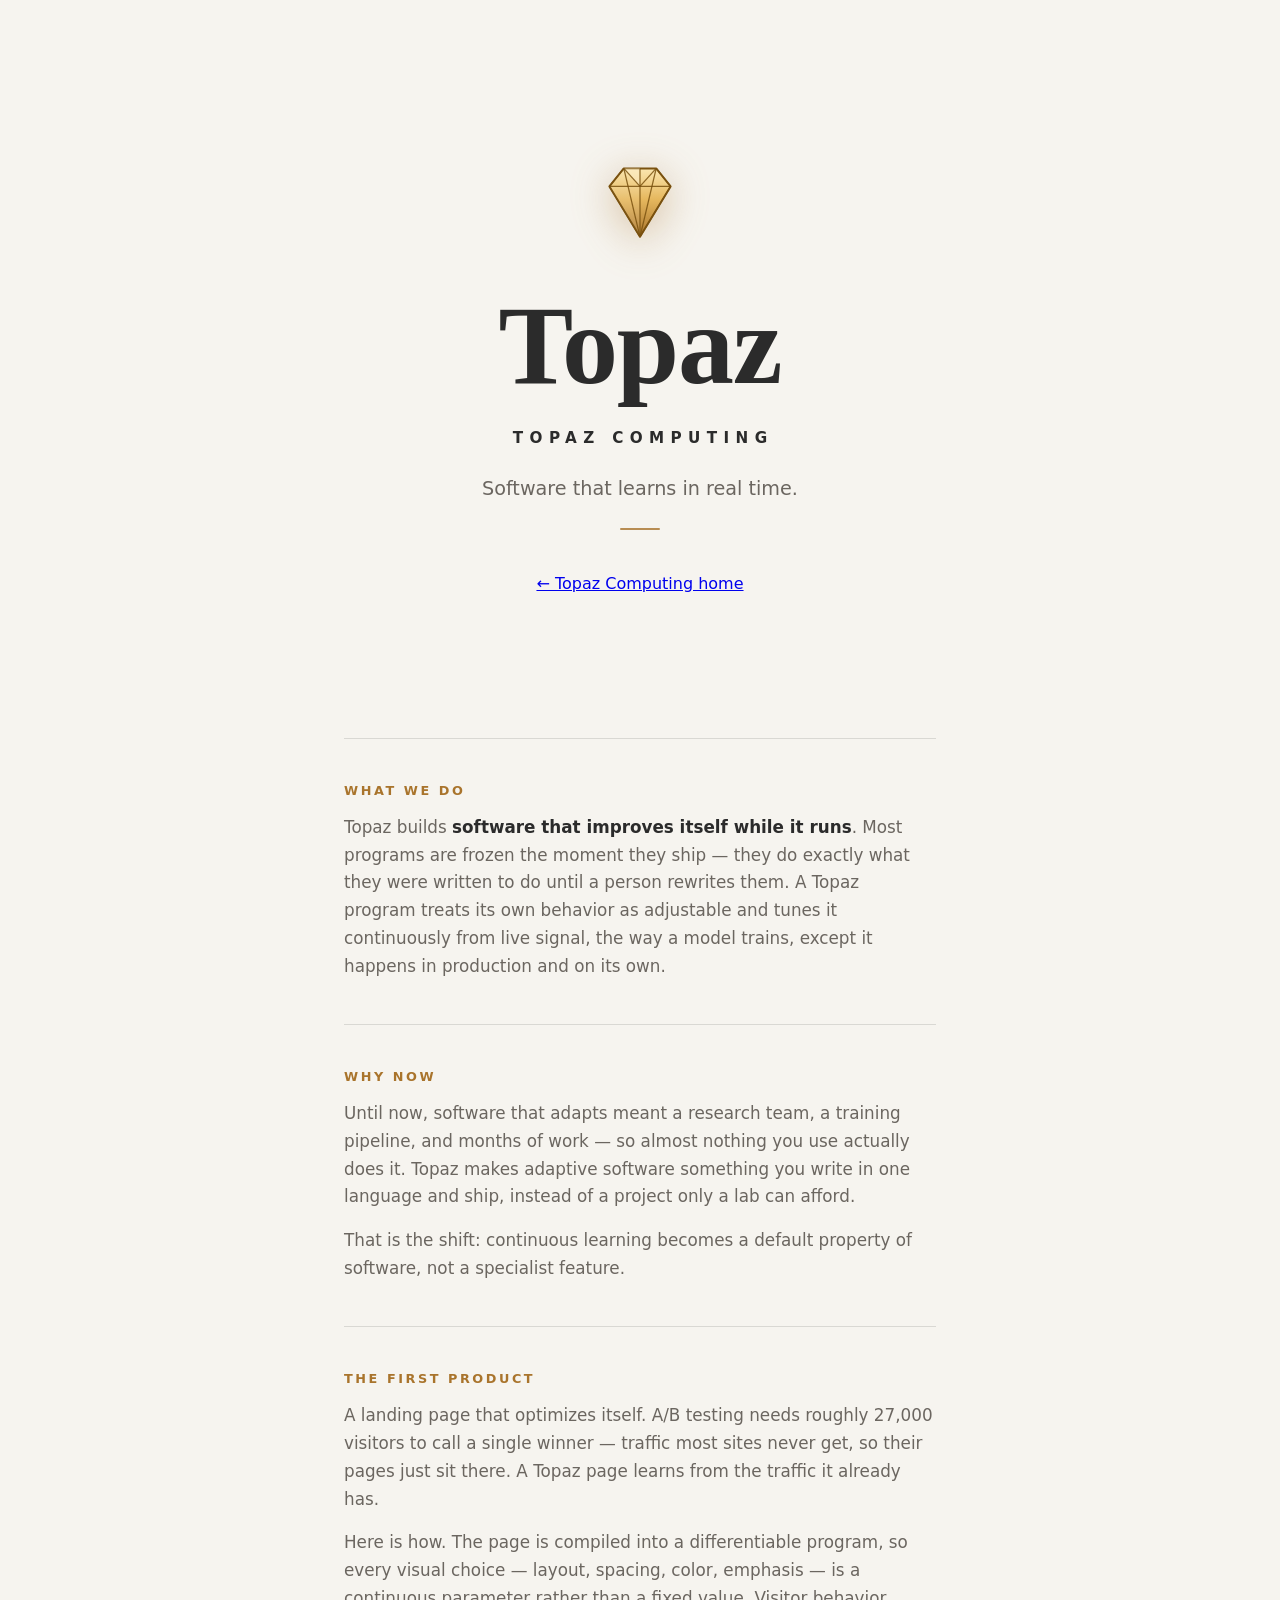
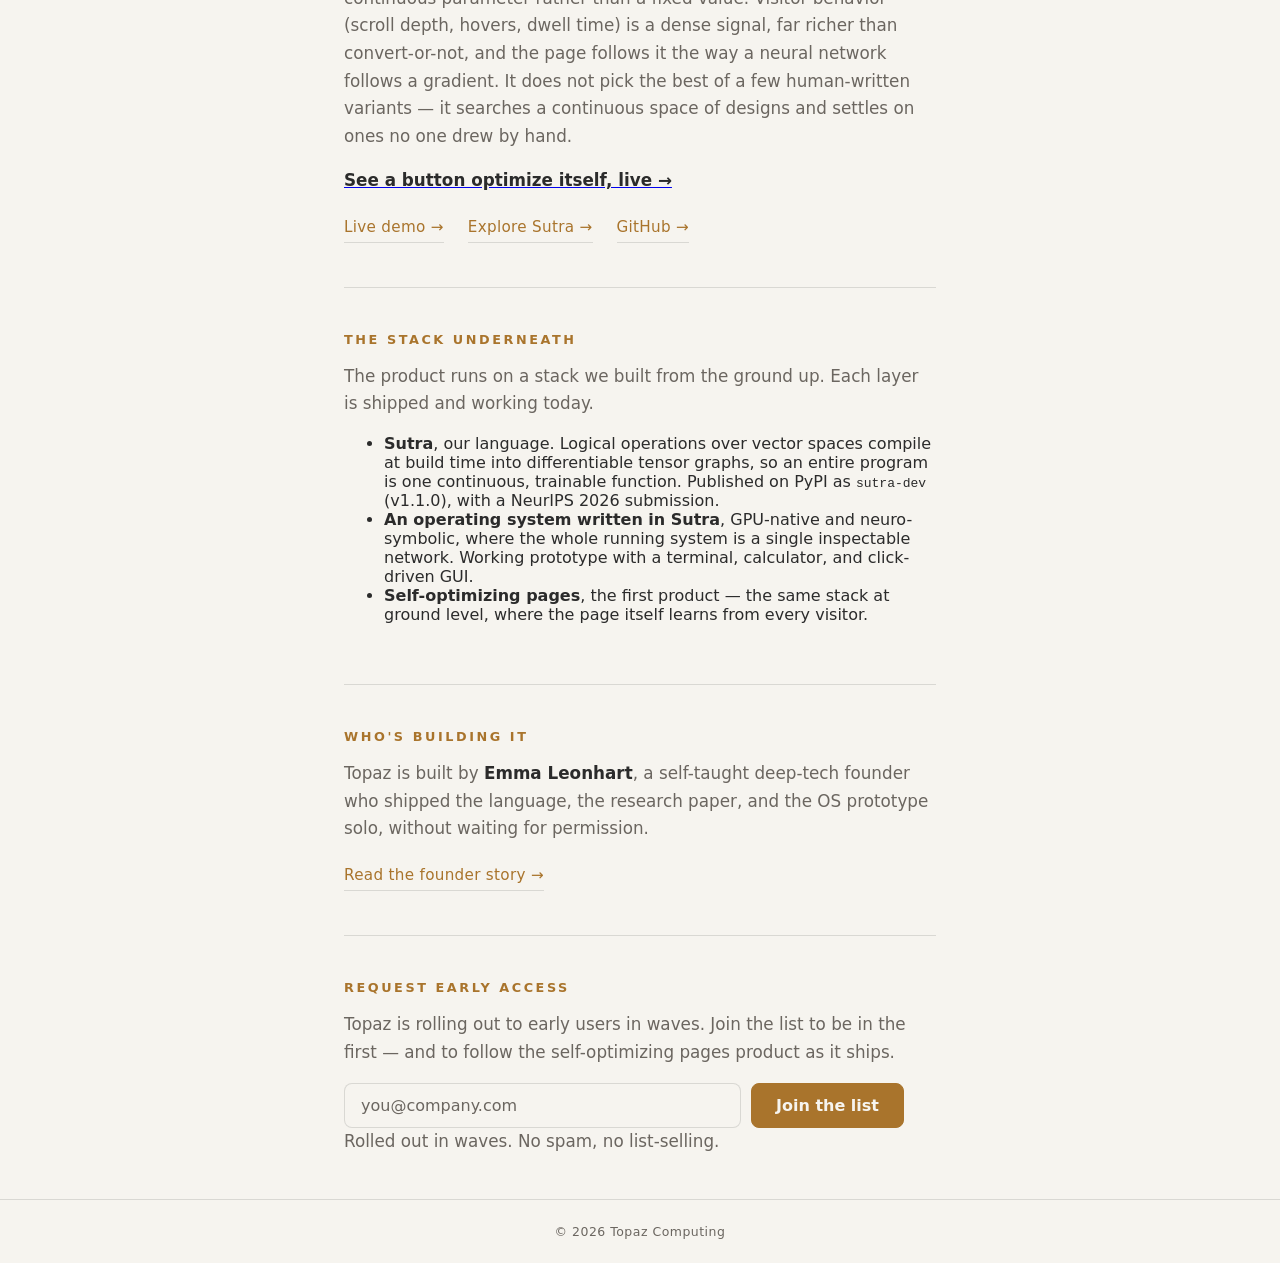
==== funnel/index.html @ 0bd27ca1 "Pivot the root to the agentic product; move differentiable pitch to /funnel Root: 'AI employees you " ====
<!DOCTYPE html>
<html lang="en">
<head>
  <meta charset="UTF-8" />
  <meta name="viewport" content="width=device-width, initial-scale=1.0" />
  <title>Self-Optimizing Pages — Topaz Computing</title>
  <meta name="description" content="Topaz Computing: software that learns in real time." />

  <!-- Open Graph (Discord / Slack / iMessage link previews) -->
  <meta property="og:site_name" content="Topaz Computing" />
  <meta property="og:title" content="Topaz Computing" />
  <meta property="og:description" content="Software that learns in real time." />
  <meta property="og:type" content="website" />
  <meta property="og:url" content="https://topazcomputing.com/funnel/" />
  <meta property="og:image" content="https://topazcomputing.com/logo-social.png" />
  <meta property="og:image:width" content="1200" />
  <meta property="og:image:height" content="1200" />
  <meta property="og:image:alt" content="Topaz Computing" />

  <!-- Twitter card (used by several embedders too) -->
  <meta name="twitter:card" content="summary_large_image" />
  <meta name="twitter:title" content="Topaz Computing" />
  <meta name="twitter:description" content="Software that learns in real time." />
  <meta name="twitter:image" content="https://topazcomputing.com/logo-social.png" />

  <!-- Topaz gold: colors the Discord embed accent bar -->
  <meta name="theme-color" content="#a9742c" />

  <link rel="icon" href="/assets/favicon.svg" type="image/svg+xml" />

  <link rel="stylesheet" href="/styles.css" />
</head>
<body>
  <header class="hero">
    <svg class="mark" xmlns="http://www.w3.org/2000/svg" viewBox="0 0 120 120" role="img" aria-label="Topaz gemstone">
      <title>Topaz</title>
      <defs>
        <linearGradient id="topaz-g" x1="0" y1="0" x2="0" y2="1">
          <stop offset="0" stop-color="#fbe6b0" />
          <stop offset="0.45" stop-color="#e6b85e" />
          <stop offset="1" stop-color="#a9742c" />
        </linearGradient>
      </defs>
      <path d="M42 26 L78 26 L94 46 L60 102 L26 46 Z" fill="url(#topaz-g)" stroke="#7a5210" stroke-width="2.2" stroke-linejoin="round" />
      <path d="M42 26 L60 26 L60 46 Z" fill="#fdeecb" fill-opacity="0.55" />
      <path d="M26 46 L60 46 L60 102 Z" fill="#ffffff" fill-opacity="0.10" />
      <g fill="none" stroke="#7a5210" stroke-width="1.4" stroke-linejoin="round" stroke-opacity="0.85">
        <path d="M26 46 L94 46" />
        <path d="M60 26 L60 102" />
        <path d="M42 26 L60 102" />
        <path d="M78 26 L60 102" />
        <path d="M26 46 L60 102" />
        <path d="M94 46 L60 102" />
        <path d="M42 26 L26 46" />
        <path d="M78 26 L94 46" />
        <path d="M42 26 L60 46" />
        <path d="M78 26 L60 46" />
      </g>
    </svg>
    <h1 class="wordmark-text">Topaz</h1>
    <p class="company">Topaz&nbsp;Computing</p>
    <p class="tagline">Software that learns in real&nbsp;time.</p>
    <p class="links"><a href="/">&larr; Topaz Computing home</a></p>
  </header>

  <main class="content">
    <section>
      <h2>What we do</h2>
      <p>Topaz builds <strong>software that improves itself while it runs</strong>. Most programs are frozen the moment they ship — they do exactly what they were written to do until a person rewrites them. A Topaz program treats its own behavior as adjustable and tunes it continuously from live signal, the way a model trains, except it happens in production and on its own.</p>
    </section>

    <section>
      <h2>Why now</h2>
      <p>Until now, software that adapts meant a research team, a training pipeline, and months of work — so almost nothing you use actually does it. Topaz makes adaptive software something you write in one language and ship, instead of a project only a lab can afford.</p>
      <p>That is the shift: continuous learning becomes a default property of software, not a specialist feature.</p>
    </section>

    <section>
      <h2>The first product</h2>
      <p>A landing page that optimizes itself. A/B testing needs roughly 27,000 visitors to call a single winner — traffic most sites never get, so their pages just sit there. A Topaz page learns from the traffic it already has.</p>
      <p>Here is how. The page is compiled into a differentiable program, so every visual choice — layout, spacing, color, emphasis — is a continuous parameter rather than a fixed value. Visitor behavior (scroll depth, hovers, dwell time) is a dense signal, far richer than convert-or-not, and the page follows it the way a neural network follows a gradient. It does not pick the best of a few human-written variants — it searches a continuous space of designs and settles on ones no one drew by hand.</p>
      <p><a href="/demo/"><strong>See a button optimize itself, live &rarr;</strong></a></p>
      <p class="links">
        <a href="/demo/">Live demo &rarr;</a>
        <a href="https://sutra.topazcomputing.com">Explore Sutra &rarr;</a>
        <a href="https://github.com/EmmaLeonhart/topazcomputing.com">GitHub &rarr;</a>
      </p>
    </section>

    <section>
      <h2>The stack underneath</h2>
      <p>The product runs on a stack we built from the ground up. Each layer is shipped and working today.</p>
      <ul class="stack">
        <li><strong>Sutra</strong>, our language. Logical operations over vector spaces compile at build time into differentiable tensor graphs, so an entire program is one continuous, trainable function. Published on PyPI as <code>sutra-dev</code> (v1.1.0), with a NeurIPS 2026 submission.</li>
        <li><strong>An operating system written in Sutra</strong>, GPU-native and neuro-symbolic, where the whole running system is a single inspectable network. Working prototype with a terminal, calculator, and click-driven GUI.</li>
        <li><strong>Self-optimizing pages</strong>, the first product — the same stack at ground level, where the page itself learns from every visitor.</li>
      </ul>
    </section>

    <section>
      <h2>Who's building it</h2>
      <p>Topaz is built by <strong>Emma Leonhart</strong>, a self-taught deep-tech founder who shipped the language, the research paper, and the OS prototype solo, without waiting for permission.</p>
      <p class="links"><a href="/story/">Read the founder story &rarr;</a></p>
    </section>

    <section id="waitlist">
      <h2>Request early access</h2>
      <p>Topaz is rolling out to early users in waves. Join the list to be in the first &mdash; and to follow the self-optimizing pages product as it ships.</p>
      <!-- Posts into the existing Google Form (responses collect in the linked Sheet) —
           the same list people already signed up to on the original Yantra site, so
           sign-ups stay continuous. Form ID 1FAIpQLSe7ZXwFpOAVADmKkmOvcVsFAv1qhdJb_pwMP2c3mNMTvifdHw;
           email field entry.900213640. The hidden iframe target keeps the visitor on
           this page instead of redirecting to Google's confirmation. -->
      <form class="waitlist" target="topaz-waitlist-sink" method="POST"
            action="https://docs.google.com/forms/d/e/1FAIpQLSe7ZXwFpOAVADmKkmOvcVsFAv1qhdJb_pwMP2c3mNMTvifdHw/formResponse"
            onsubmit="this.style.display='none';document.getElementById('waitlist-thanks').style.display='block';">
        <input type="email" name="entry.900213640" placeholder="you@company.com" required aria-label="Your email address">
        <button class="btn-primary" type="submit">Join the list</button>
      </form>
      <iframe name="topaz-waitlist-sink" title="waitlist form target" style="display:none" aria-hidden="true"></iframe>
      <p id="waitlist-thanks" class="waitlist-note" style="display:none">Thanks &mdash; you&rsquo;re on the list. We&rsquo;ll reach out as the prototype rolls out in waves.</p>
      <p class="waitlist-note">Rolled out in waves. No spam, no list-selling.</p>
    </section>
  </main>

  <footer class="footer">
    <span>&copy; <span id="year">2026</span> Topaz Computing</span>
  </footer>

  <script>
    document.getElementById("year").textContent = new Date().getFullYear();
  </script>
</body>
</html>
---- styles.css ----
:root {
  --ink: #2b2b2b;
  --paper: #f6f4ef;
  --muted: #6b6660;
  --hairline: rgba(43, 43, 43, 0.14);
  --accent: #a9742c; /* topaz gold, used sparingly */
}

@media (prefers-color-scheme: dark) {
  :root {
    --ink: #ece8e1;
    --paper: #16151a;
    --muted: #9a958c;
    --hairline: rgba(236, 232, 225, 0.16);
    --accent: #d9b06a;
  }
}

* { box-sizing: border-box; }

html, body {
  margin: 0;
  height: 100%;
}

body {
  display: flex;
  flex-direction: column;
  min-height: 100vh;
  background: var(--paper);
  color: var(--ink);
  font-family: ui-sans-serif, system-ui, -apple-system, "Segoe UI", Roboto,
    Helvetica, Arial, sans-serif;
  -webkit-font-smoothing: antialiased;
  text-rendering: optimizeLegibility;
}

.hero {
  min-height: 82vh;
  display: flex;
  flex-direction: column;
  align-items: center;
  justify-content: center;
  gap: clamp(1rem, 3vw, 1.75rem);
  padding: 3rem 1.5rem 2rem;
  text-align: center;
}

/* Faceted topaz gem mark (facets read as vectors converging to the culet). */
.mark {
  display: block;
  width: clamp(76px, 14vw, 108px);
  height: auto;
  margin-bottom: 0.5rem;
  filter: drop-shadow(0 8px 20px rgba(169, 116, 44, 0.38));
  animation: rise 900ms cubic-bezier(0.22, 1, 0.36, 1) both;
}

/* The serif wordmark. */
.wordmark-text {
  margin: 0;
  font-family: ui-serif, Georgia, "Times New Roman", serif;
  font-size: clamp(3.5rem, 12vw, 7rem);
  font-weight: 600;
  letter-spacing: -0.01em;
  line-height: 1;
  color: var(--ink);
  animation: rise 900ms cubic-bezier(0.22, 1, 0.36, 1) both;
}

.company {
  margin: 0;
  font-size: clamp(0.78rem, 1.6vw, 0.95rem);
  font-weight: 600;
  letter-spacing: 0.42em;
  text-transform: uppercase;
  color: var(--ink);
  text-indent: 0.42em;
  animation: rise 900ms 120ms cubic-bezier(0.22, 1, 0.36, 1) both;
}

.tagline {
  margin: 0;
  max-width: 34ch;
  font-size: clamp(1rem, 2.4vw, 1.2rem);
  line-height: 1.5;
  color: var(--muted);
  animation: rise 900ms 220ms cubic-bezier(0.22, 1, 0.36, 1) both;
}

.tagline::after {
  content: "";
  display: block;
  width: 2.5rem;
  height: 2px;
  margin: 1.5rem auto 0;
  background: var(--accent);
  border-radius: 2px;
  opacity: 0.8;
}

/* Content sections below the hero */
.content {
  width: 100%;
  max-width: 40rem;
  margin: 0 auto;
  padding: 0 1.5rem;
}

.content section {
  padding: 2.75rem 0;
  border-top: 1px solid var(--hairline);
}

.content h2 {
  margin: 0 0 1rem;
  font-size: 0.8rem;
  font-weight: 600;
  letter-spacing: 0.2em;
  text-transform: uppercase;
  color: var(--accent);
}

.content p {
  margin: 0 0 1rem;
  font-size: 1.05rem;
  line-height: 1.65;
  color: var(--muted);
}

.content p:last-child { margin-bottom: 0; }
.content p strong { color: var(--ink); font-weight: 600; }

.content .links {
  display: flex;
  flex-wrap: wrap;
  gap: 1.5rem;
  margin-top: 1.25rem;
}

.content .links a {
  color: var(--accent);
  text-decoration: none;
  font-size: 0.95rem;
  letter-spacing: 0.02em;
  border-bottom: 1px solid var(--hairline);
  padding-bottom: 2px;
  transition: border-color 0.2s ease;
}

.content .links a:hover { border-color: var(--accent); }

/* Waitlist — email capture, posts to the existing Google Form (the original list) */
.waitlist {
  display: flex;
  flex-wrap: wrap;
  gap: 0.625rem;
  margin: 0.5rem 0 0;
  max-width: 35rem;
}
.waitlist input[type=email] {
  flex: 1;
  min-width: 14rem;
  font: inherit;
  font-size: 1rem;
  padding: 0.75rem 1rem;
  border-radius: 8px;
  border: 1px solid var(--hairline);
  background: var(--paper);
  color: var(--ink);
  transition: border-color 0.2s ease;
}
.waitlist input[type=email]::placeholder { color: var(--muted); }
.waitlist input[type=email]:focus { outline: none; border-color: var(--accent); }
.waitlist .btn-primary {
  font: inherit;
  font-size: 1rem;
  font-weight: 600;
  padding: 0.75rem 1.5rem;
  border-radius: 8px;
  border: 1px solid var(--accent);
  background: var(--accent);
  color: var(--paper);
  cursor: pointer;
  transition: opacity 0.2s ease;
}
.waitlist .btn-primary:hover { opacity: 0.88; }
.waitlist-note {
  font-size: 0.85rem;
  line-height: 1.5;
  color: var(--muted);
  margin: 0.75rem 0 0;
  max-width: 35rem;
}

.footer {
  padding: 1.5rem;
  text-align: center;
  font-size: 0.78rem;
  letter-spacing: 0.04em;
  color: var(--muted);
  border-top: 1px solid var(--hairline);
}

@keyframes rise {
  from { opacity: 0; transform: translateY(12px); }
  to   { opacity: 1; transform: translateY(0); }
}

@media (prefers-reduced-motion: reduce) {
  .mark, .wordmark-text, .company, .tagline { animation: none; }
}
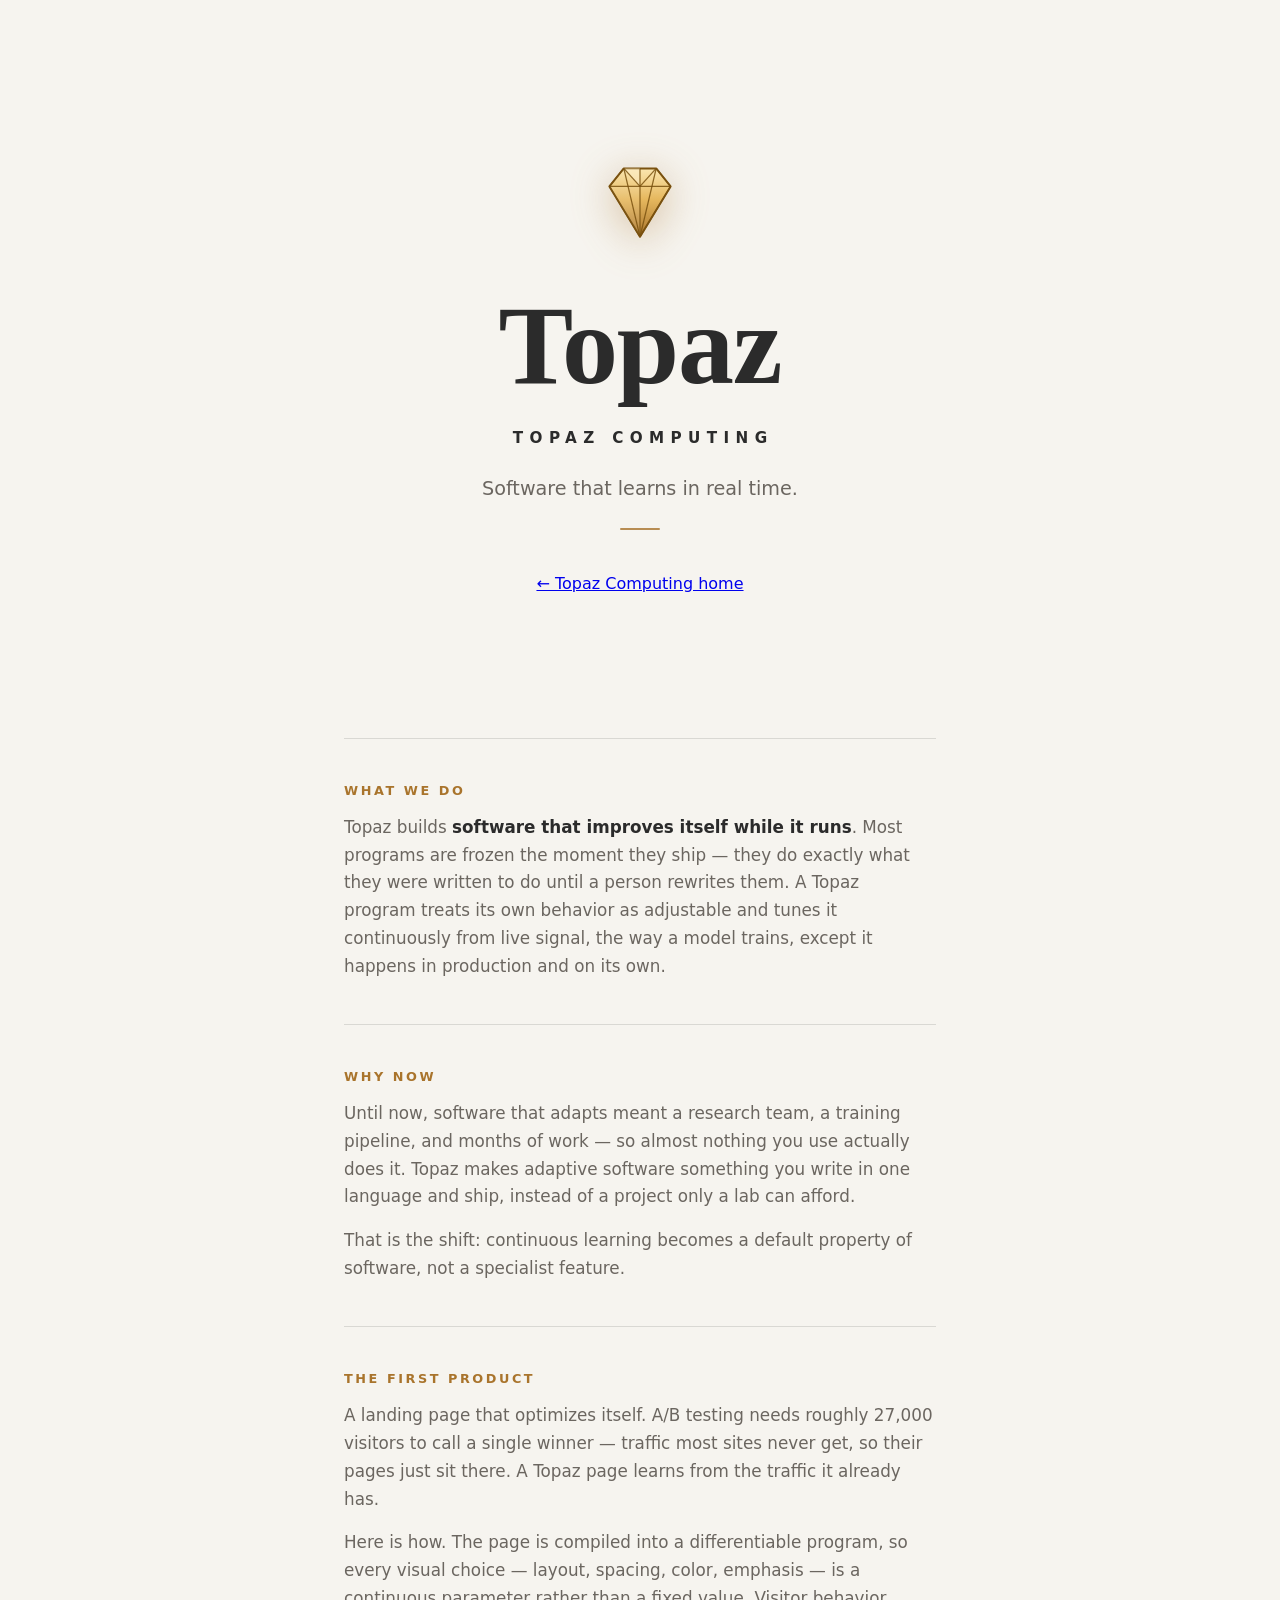
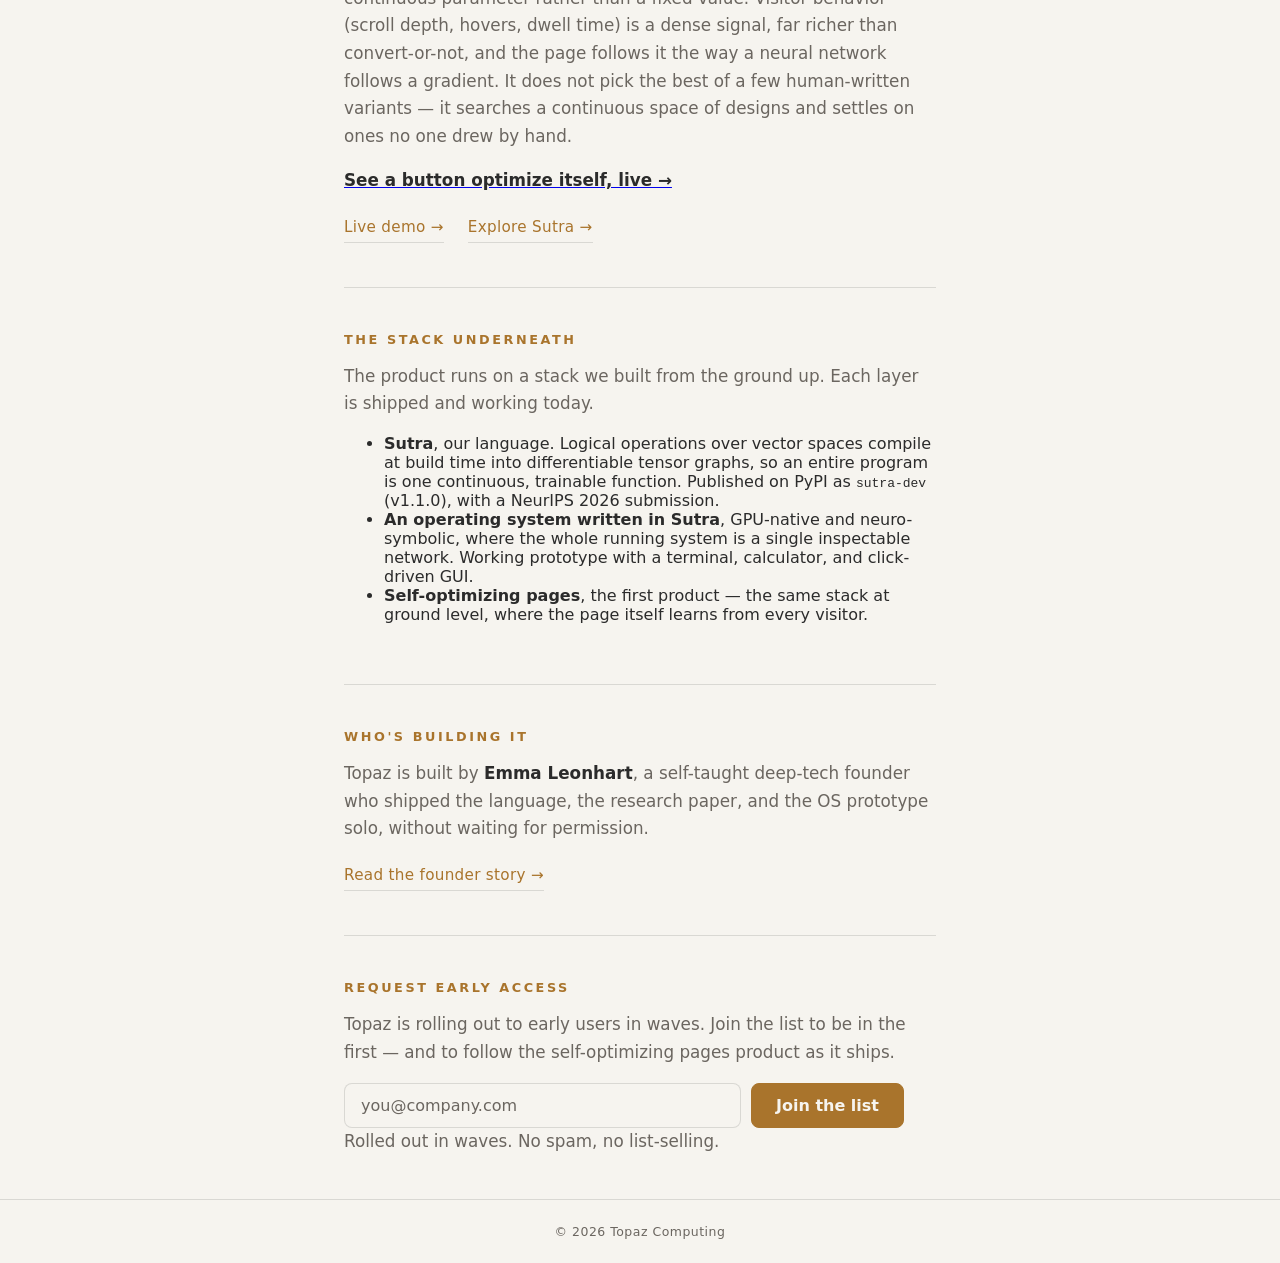
==== commit 9e4c76ea: "Drop the repo link from /funnel too — the repo is free hosting, not a public artifact (Emma's rule) " ====
--- a/funnel/index.html
+++ b/funnel/index.html
@@ -83,7 +83,6 @@
       <p class="links">
         <a href="/demo/">Live demo &rarr;</a>
         <a href="https://sutra.topazcomputing.com">Explore Sutra &rarr;</a>
-        <a href="https://github.com/EmmaLeonhart/topazcomputing.com">GitHub &rarr;</a>
       </p>
     </section>
 
